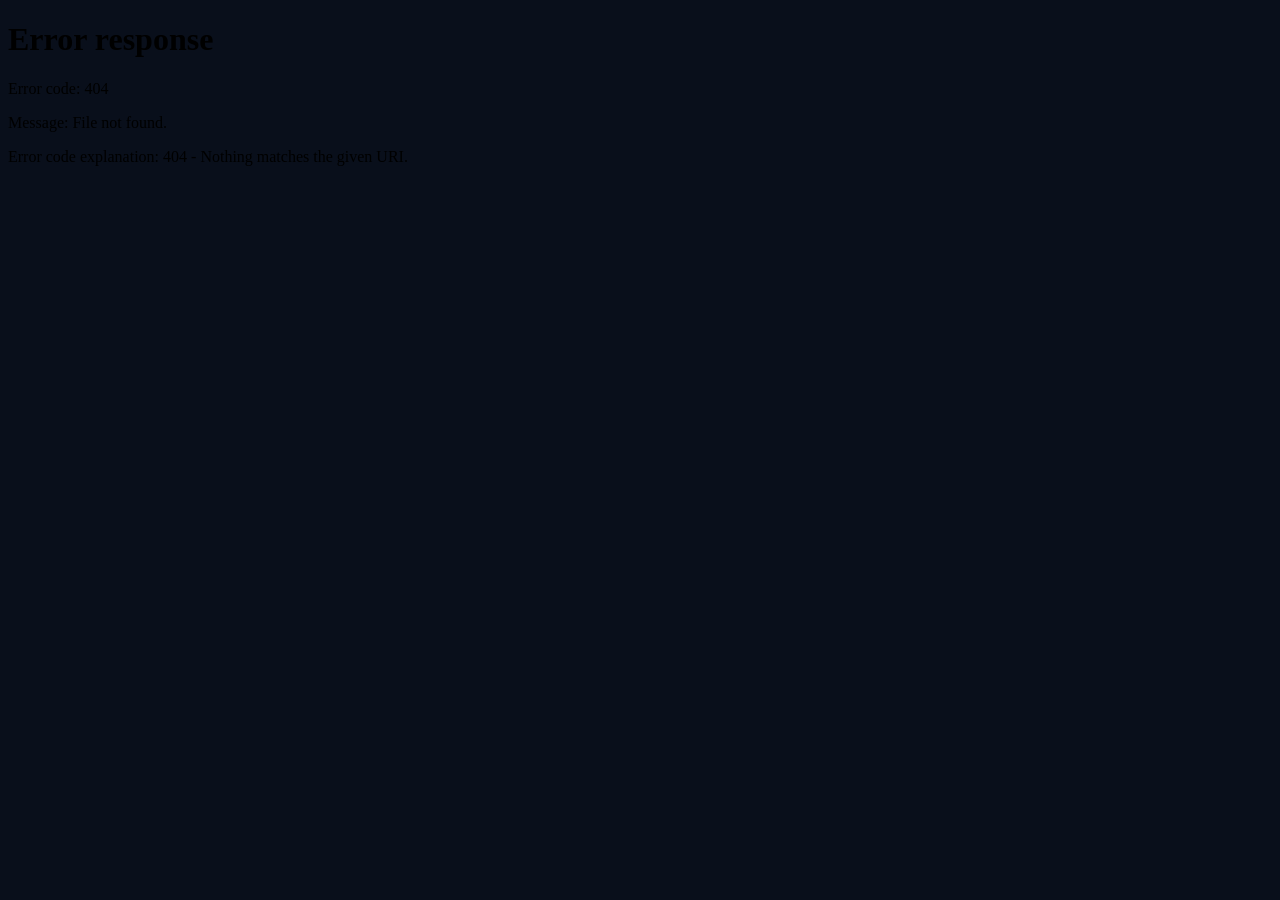
==== smart-money-v2/index.html @ 4784f896 "Create isolated Smart Money v2 install wrapper" ====
<!doctype html>
<html lang="he" dir="rtl">
<head>
  <meta charset="utf-8">
  <meta name="viewport" content="width=device-width,initial-scale=1,viewport-fit=cover">
  <meta name="theme-color" content="#111827">
  <title>Smart Money</title>
  <link rel="manifest" href="./manifest.json">
  <style>
    html,body{margin:0;width:100%;height:100%;background:#090f1b;overflow:hidden}
    iframe{border:0;width:100%;height:100%;display:block;background:#090f1b}
  </style>
</head>
<body>
  <iframe src="/smart-money/" title="Smart Money" allow="clipboard-read; clipboard-write"></iframe>
  <script>
    if('serviceWorker' in navigator){navigator.serviceWorker.register('./sw.js',{scope:'./'}).catch(console.error)}
  </script>
</body>
</html>
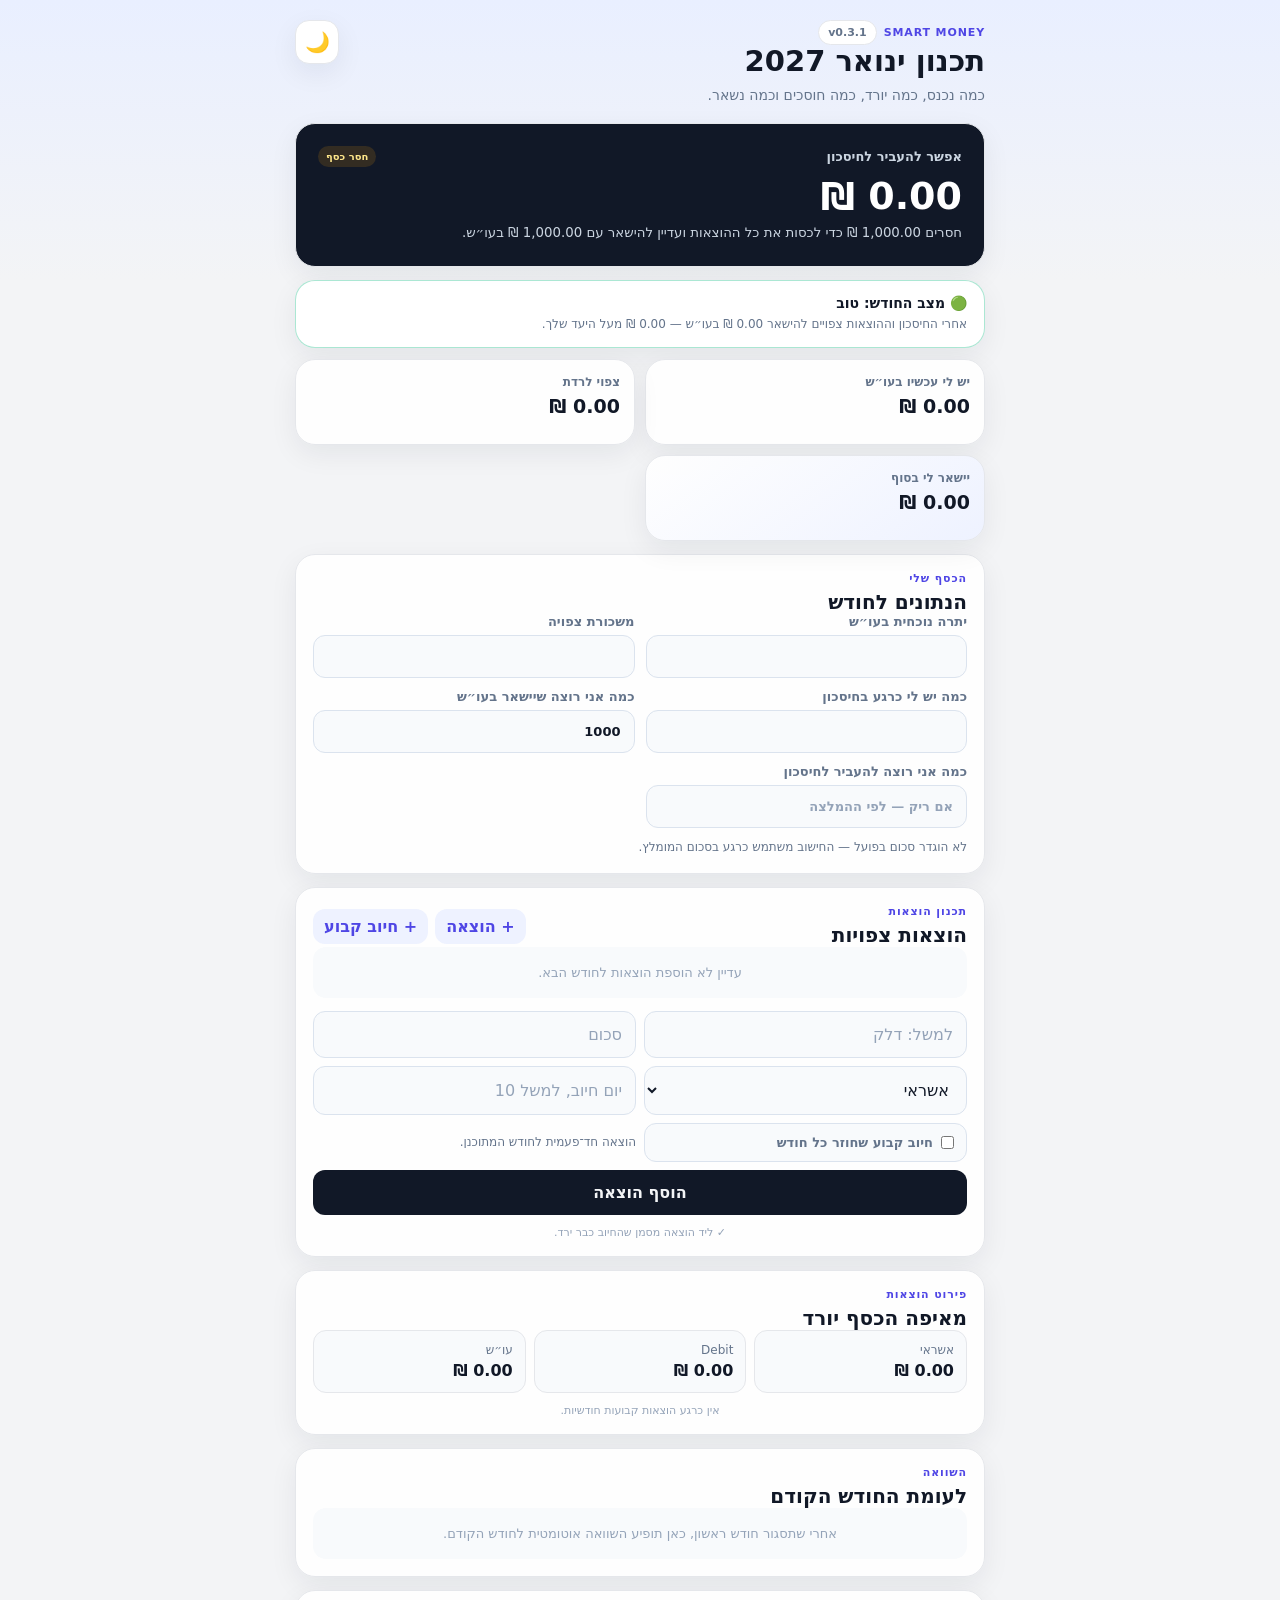
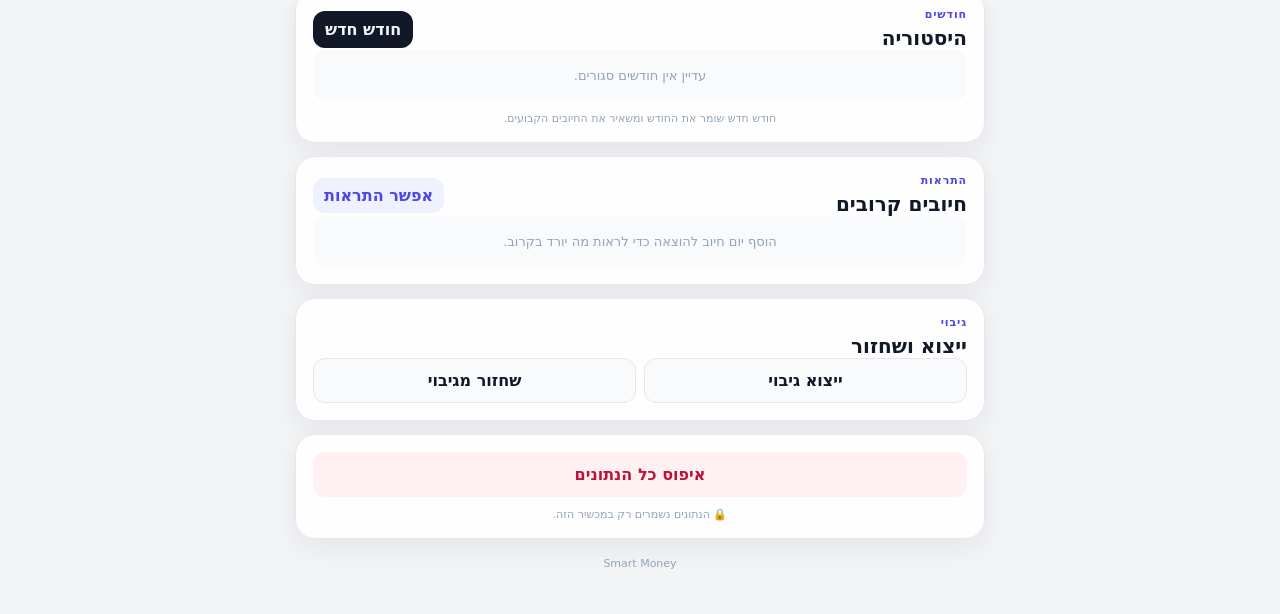
==== commit 305638f1: "Make v2 a real standalone PWA page" ====
--- a/smart-money-v2/index.html
+++ b/smart-money-v2/index.html
@@ -1,20 +1,14 @@
-<!doctype html>
-<html lang="he" dir="rtl">
-<head>
-  <meta charset="utf-8">
-  <meta name="viewport" content="width=device-width,initial-scale=1,viewport-fit=cover">
-  <meta name="theme-color" content="#111827">
-  <title>Smart Money</title>
-  <link rel="manifest" href="./manifest.json">
-  <style>
-    html,body{margin:0;width:100%;height:100%;background:#090f1b;overflow:hidden}
-    iframe{border:0;width:100%;height:100%;display:block;background:#090f1b}
-  </style>
-</head>
-<body>
-  <iframe src="/smart-money/" title="Smart Money" allow="clipboard-read; clipboard-write"></iframe>
-  <script>
-    if('serviceWorker' in navigator){navigator.serviceWorker.register('./sw.js',{scope:'./'}).catch(console.error)}
-  </script>
-</body>
-</html>+<!DOCTYPE html>
+<html lang="he" dir="rtl"><head><meta charset="UTF-8"><meta name="viewport" content="width=device-width,initial-scale=1,viewport-fit=cover"><meta name="theme-color" content="#111827" id="themeColorMeta"><title>Smart Money</title><link rel="manifest" href="./manifest.json"><link rel="stylesheet" href="../style.css"></head><body><main class="app-shell">
+<header class="topbar"><div><div class="brand-line"><p class="eyebrow">SMART MONEY</p><button id="versionBtn" class="version-btn" type="button">v0.3.1</button></div><h1 id="monthTitle">תכנון חודש הבא</h1><p class="sub">כמה נכנס, כמה יורד, כמה חוסכים וכמה נשאר.</p></div><button id="themeBtn" class="icon-btn" type="button">🌙</button></header>
+<section class="hero panel" id="heroCard"><div class="hero-label"><span>אפשר להעביר לחיסכון</span><span id="planStatus" class="status-pill">ממתין לנתונים</span></div><strong id="savingResult">₪0</strong><small id="savingMessage">הזן את הנתונים שלך למטה</small></section><section id="monthlyHealth" class="panel monthly-health"></section>
+<section class="summary-grid simple-summary"><article class="card"><span>יש לי עכשיו בעו״ש</span><strong id="availableTotal">₪0</strong></article><article class="card"><span>צפוי לרדת</span><strong id="expensesTotal">₪0</strong></article><article class="card accent-card"><span>יישאר לי בסוף</span><strong id="simpleFinalBank">₪0</strong></article></section>
+<div class="hidden"><strong id="currentSavingsTotal">₪0</strong><strong id="projectedSavingsTotal">₪0</strong><strong id="recommendedSavingTotal">₪0</strong><strong id="actualSavingTotal">₪0</strong></div>
+<section class="panel"><div class="section-head"><div><p class="eyebrow">הכסף שלי</p><h2>הנתונים לחודש</h2></div></div><div class="form-grid"><label>יתרה נוכחית בעו״ש<input id="currentBalance" type="number" min="0" step="0.01" inputmode="decimal"></label><label>משכורת צפויה<input id="salary" type="number" min="0" step="0.01" inputmode="decimal"></label><label>כמה יש לי כרגע בחיסכון<input id="currentSavings" type="number" min="0" step="0.01" inputmode="decimal"></label><label>כמה אני רוצה שיישאר בעו״ש<input id="targetBalance" type="number" min="0" step="0.01" inputmode="decimal"></label><label>כמה אני רוצה להעביר לחיסכון<input id="actualSaving" type="number" min="0" step="0.01" inputmode="decimal" placeholder="אם ריק — לפי ההמלצה"></label></div><div id="actualSavingHint" class="inline-note"></div></section>
+<section class="panel"><div class="section-head"><div><p class="eyebrow">תכנון הוצאות</p><h2>הוצאות צפויות</h2></div><div class="head-actions"><button id="addExpenseBtn" class="small-btn" type="button">+ הוצאה</button><button id="addRecurringBtn" class="small-btn recurring-action" type="button">+ חיוב קבוע</button></div></div><div id="expenseList" class="expense-list"></div><div class="expense-form"><input id="expenseName" placeholder="למשל: דלק"><input id="expenseAmount" type="number" min="0" step="0.01" inputmode="decimal" placeholder="סכום"><select id="expenseMethod"><option value="credit">אשראי</option><option value="debit">Debit</option><option value="bank">עו״ש / הוראת קבע</option></select><input id="expenseDay" type="number" min="1" max="31" inputmode="numeric" placeholder="יום חיוב, למשל 10"><label class="check-label"><input id="expenseRecurring" type="checkbox"><span>חיוב קבוע שחוזר כל חודש</span></label><div id="expenseModeHint" class="inline-note">הוצאה חד־פעמית לחודש המתוכנן.</div><button id="saveExpenseBtn" class="primary-btn" type="button">הוסף הוצאה</button><button id="cancelEditBtn" class="secondary-btn hidden" type="button">בטל עריכה</button></div><p class="privacy">✓ ליד הוצאה מסמן שהחיוב כבר ירד.</p></section>
+<section class="panel"><div class="section-head"><div><p class="eyebrow">פירוט הוצאות</p><h2>מאיפה הכסף יורד</h2></div></div><div class="breakdown"><div><span>אשראי</span><strong id="creditTotal">₪0</strong></div><div><span>Debit</span><strong id="debitTotal">₪0</strong></div><div><span>עו״ש</span><strong id="bankTotal">₪0</strong></div></div><p class="privacy" id="recurringTotalText"></p></section>
+<section class="panel"><div class="section-head"><div><p class="eyebrow">השוואה</p><h2>לעומת החודש הקודם</h2></div></div><div id="monthlyComparison" class="comparison-list"></div></section>
+<section class="panel"><div class="section-head"><div><p class="eyebrow">חודשים</p><h2>היסטוריה</h2></div><button id="newMonthBtn" class="primary-inline" type="button">חודש חדש</button></div><div id="historyList" class="history-list"></div><p class="privacy">חודש חדש שומר את החודש ומשאיר את החיובים הקבועים.</p></section>
+<section class="panel"><div class="section-head"><div><p class="eyebrow">התראות</p><h2>חיובים קרובים</h2></div><button id="notificationBtn" class="small-btn" type="button">אפשר התראות</button></div><div id="upcomingList" class="upcoming-list"></div></section>
+<section class="panel"><div class="section-head"><div><p class="eyebrow">גיבוי</p><h2>ייצוא ושחזור</h2></div></div><div class="action-grid"><button id="exportBtn" class="secondary-btn" type="button">ייצוא גיבוי</button><button id="importBtn" class="secondary-btn" type="button">שחזור מגיבוי</button><input id="importFile" type="file" accept="application/json,.json" class="hidden"></div></section><section class="panel utility-panel"><button id="resetBtn" class="danger-btn" type="button">איפוס כל הנתונים</button><p class="privacy">🔒 הנתונים נשמרים רק במכשיר הזה.</p></section><footer class="app-footer"><span>Smart Money</span></footer>
+</main><script src="../app.js"></script><script src="../recurring-fix.js"></script><script src="../v030-features.js"></script><script>function updateSimpleBank(){try{const s=JSON.parse(localStorage.getItem('smartMoneyMonthlyV2'))||{};const exp=(s.expenses||[]).reduce((a,e)=>a+(Number(e.amount)||0),0);const available=(Number(s.currentBalance)||0)+(Number(s.salary)||0);const target=Number(s.targetBalance)||0;const recommended=Math.max(0,available-exp-target);const saving=s.actualSaving==null?recommended:Number(s.actualSaving)||0;const final=available-exp-saving;document.getElementById('availableTotal').textContent=new Intl.NumberFormat('he-IL',{style:'currency',currency:'ILS',maximumFractionDigits:2}).format(available);document.getElementById('simpleFinalBank').textContent=new Intl.NumberFormat('he-IL',{style:'currency',currency:'ILS',maximumFractionDigits:2}).format(final)}catch{}}document.addEventListener('DOMContentLoaded',()=>setTimeout(updateSimpleBank,120));document.addEventListener('input',()=>setTimeout(updateSimpleBank,50));document.addEventListener('change',()=>setTimeout(updateSimpleBank,50));</script></body></html>
--- a/style.css
+++ b/style.css
@@ -0,0 +1 @@
+:root{font-family:Inter,system-ui,-apple-system,BlinkMacSystemFont,"Segoe UI",sans-serif;--bg:#f3f4f6;--bgTop:#e9efff;--surface:rgba(255,255,255,.94);--surfaceSolid:#fff;--text:#111827;--muted:#64748b;--soft:#94a3b8;--line:#e5e7eb;--field:#f8fafc;--fieldBorder:#dbe3ee;--accent:#4f46e5;--accentSoft:#eef2ff;--hero:#111827;--heroText:#fff;--shadow:0 9px 28px rgba(15,23,42,.065);--dangerBg:#fff1f2;--dangerText:#be123c;color:var(--text);background:var(--bg)}:root[data-theme="dark"]{--bg:#090f1b;--bgTop:#10192a;--surface:rgba(17,24,39,.96);--surfaceSolid:#111827;--text:#f8fafc;--muted:#aab6c8;--soft:#7f8da3;--line:#263244;--field:#0d1624;--fieldBorder:#2b384b;--accent:#8b87ff;--accentSoft:#1e2542;--hero:#050914;--heroText:#fff;--shadow:0 12px 34px rgba(0,0,0,.28);--dangerBg:#2a1118;--dangerText:#fda4af}*{box-sizing:border-box}body{margin:0;min-height:100vh;background:linear-gradient(180deg,var(--bgTop) 0,var(--bg) 280px,var(--bg) 100%);color:var(--text)}.app-shell{max-width:720px;margin:auto;padding:calc(20px + env(safe-area-inset-top)) 15px calc(40px + env(safe-area-inset-bottom))}.topbar,.section-head{display:flex;justify-content:space-between;align-items:center;gap:12px}.topbar{align-items:flex-start;margin-bottom:16px}.brand-line,.head-actions{display:flex;align-items:center;gap:7px;flex-wrap:wrap}.eyebrow{margin:0 0 5px;color:var(--accent);font-size:11px;font-weight:900;letter-spacing:.08em}.brand-line .eyebrow{margin:0}.sub{color:var(--muted);margin:7px 0 0;font-size:14px;line-height:1.55}h1,h2{margin:0}h1{font-size:29px;line-height:1.15}h2{font-size:20px}.icon-btn{border:1px solid var(--line);background:var(--surfaceSolid);color:var(--text);border-radius:14px;width:44px;height:44px;display:grid;place-items:center;font-size:20px;box-shadow:var(--shadow)}.panel,.card{background:var(--surface);border:1px solid var(--line);box-shadow:var(--shadow);border-radius:20px}.panel{padding:17px;margin-top:13px}.hero{background:var(--hero);color:var(--heroText);padding:22px;overflow:hidden}.hero-label{display:flex;justify-content:space-between;align-items:center;gap:10px}.hero span{font-size:13px;color:#cbd5e1;font-weight:700}.status-pill{padding:5px 8px;border-radius:999px;background:rgba(255,255,255,.09);font-size:10px!important}.hero-good .status-pill{color:#a7f3d0;background:rgba(16,185,129,.14)}.hero-warn .status-pill{color:#fde68a;background:rgba(245,158,11,.15)}.hero strong{display:block;font-size:38px;margin:7px 0 4px}.hero small{color:#cbd5e1;line-height:1.55}.summary-grid{display:grid;grid-template-columns:1fr 1fr;gap:10px;margin-top:11px}.card{padding:14px;min-height:86px}.card span{display:block;color:var(--muted);font-size:12px;font-weight:700;line-height:1.35}.card strong{display:block;font-size:19px;margin-top:5px}.accent-card{background:linear-gradient(145deg,var(--surface),var(--accentSoft))}.form-grid{display:grid;grid-template-columns:1fr;gap:11px}label{font-size:13px;color:var(--muted);font-weight:750}input,select{width:100%;margin-top:6px;border:1px solid var(--fieldBorder);border-radius:12px;background:var(--field);padding:13px;font:inherit;color:var(--text);outline:none}input::placeholder{color:var(--soft)}input:focus,select:focus{border-color:var(--accent)}button{font:inherit;cursor:pointer}.primary-btn,.small-btn,.danger-btn,.secondary-btn,.primary-inline{border:0;border-radius:12px;font-weight:800}.primary-btn{background:var(--text);color:var(--bg);padding:13px}.primary-inline{background:var(--text);color:var(--bg);padding:9px 12px}.small-btn{background:var(--accentSoft);color:var(--accent);padding:8px 11px}.secondary-btn{background:var(--field);color:var(--text);border:1px solid var(--line);padding:12px}.danger-btn{width:100%;background:var(--dangerBg);color:var(--dangerText);padding:13px}.expense-form{display:grid;grid-template-columns:1fr 1fr;gap:8px;margin-top:13px}.expense-form select,.expense-form input{margin:0}.expense-form .primary-btn,.expense-form .secondary-btn{grid-column:1/-1}.check-label{display:flex;align-items:center;gap:8px;background:var(--field);border:1px solid var(--fieldBorder);border-radius:12px;padding:11px 12px}.check-label input{width:auto;margin:0}.expense-list{display:flex;flex-direction:column}.expense-row,.upcoming-row{display:flex;align-items:center;justify-content:space-between;gap:10px;padding:12px 2px;border-bottom:1px solid var(--line)}.expense-row>div:first-child strong,.expense-row small,.upcoming-row small{display:block}.expense-row small,.upcoming-row small{font-size:12px;color:var(--soft);margin-top:5px}.mini-badge{display:inline-block!important;background:var(--field);border:1px solid var(--line);padding:3px 7px;border-radius:999px;margin-left:5px;color:var(--muted)}.mini-badge.recurring{background:var(--accentSoft);color:var(--accent);border-color:transparent}.expense-side{display:flex;align-items:center;gap:7px}.expense-side button{border:0;background:var(--field);color:var(--muted);width:30px;height:30px;border-radius:50%;font-size:16px}.complete-btn{font-weight:900!important}.expense-completed{opacity:.58}.expense-completed>div:first-child>strong{text-decoration:line-through}.empty{color:var(--soft);background:var(--field);padding:18px;border-radius:13px;font-size:13px;text-align:center}.breakdown{display:grid;grid-template-columns:repeat(3,1fr);gap:8px}.breakdown div{background:var(--field);border:1px solid var(--line);border-radius:13px;padding:12px}.breakdown span{display:block;color:var(--muted);font-size:12px}.breakdown strong{display:block;margin-top:4px}.inline-note{margin-top:10px;color:var(--muted);font-size:12px;line-height:1.5}.history-list,.upcoming-list{display:flex;flex-direction:column;gap:8px}.history-item{background:var(--field);border:1px solid var(--line);border-radius:14px;padding:11px}.history-item summary{display:flex;justify-content:space-between;gap:10px;cursor:pointer}.history-details{display:grid;grid-template-columns:1fr 1fr;gap:7px;margin-top:10px;color:var(--muted);font-size:12px}.action-grid{display:grid;grid-template-columns:1fr 1fr;gap:8px}.privacy{text-align:center;color:var(--soft);font-size:11px;margin:11px 0 0}.app-footer{display:flex;align-items:center;justify-content:center;gap:8px;margin:18px 0 4px;color:var(--soft);font-size:11px}.version-btn{border:1px solid var(--line);background:var(--surfaceSolid);color:var(--muted);padding:5px 9px;border-radius:999px;font-size:11px;font-weight:800}.monthly-health{display:flex;flex-direction:column;gap:5px;padding:14px 17px}.monthly-health strong{font-size:14px}.monthly-health span{font-size:12px;color:var(--muted);line-height:1.45}.health-good{border-color:rgba(16,185,129,.35)}.health-warn{border-color:rgba(245,158,11,.45)}.health-bad{border-color:rgba(244,63,94,.4)}.comparison-list{display:flex;flex-direction:column}.compare-row{display:flex;justify-content:space-between;gap:12px;padding:11px 2px;border-bottom:1px solid var(--line);font-size:13px}.compare-row:last-child{border-bottom:0}.compare-row span{color:var(--muted)}.compare-good{color:#059669}.compare-bad{color:#e11d48}.hidden{display:none!important}@media(min-width:600px){.form-grid{grid-template-columns:repeat(2,1fr)}}@media(max-width:370px){.summary-grid,.breakdown,.action-grid{grid-template-columns:1fr}.expense-form{grid-template-columns:1fr}.expense-form .primary-btn,.expense-form .secondary-btn{grid-column:auto}.hero-label{align-items:flex-start;flex-direction:column}.hero strong{font-size:34px}.history-details{grid-template-columns:1fr}}
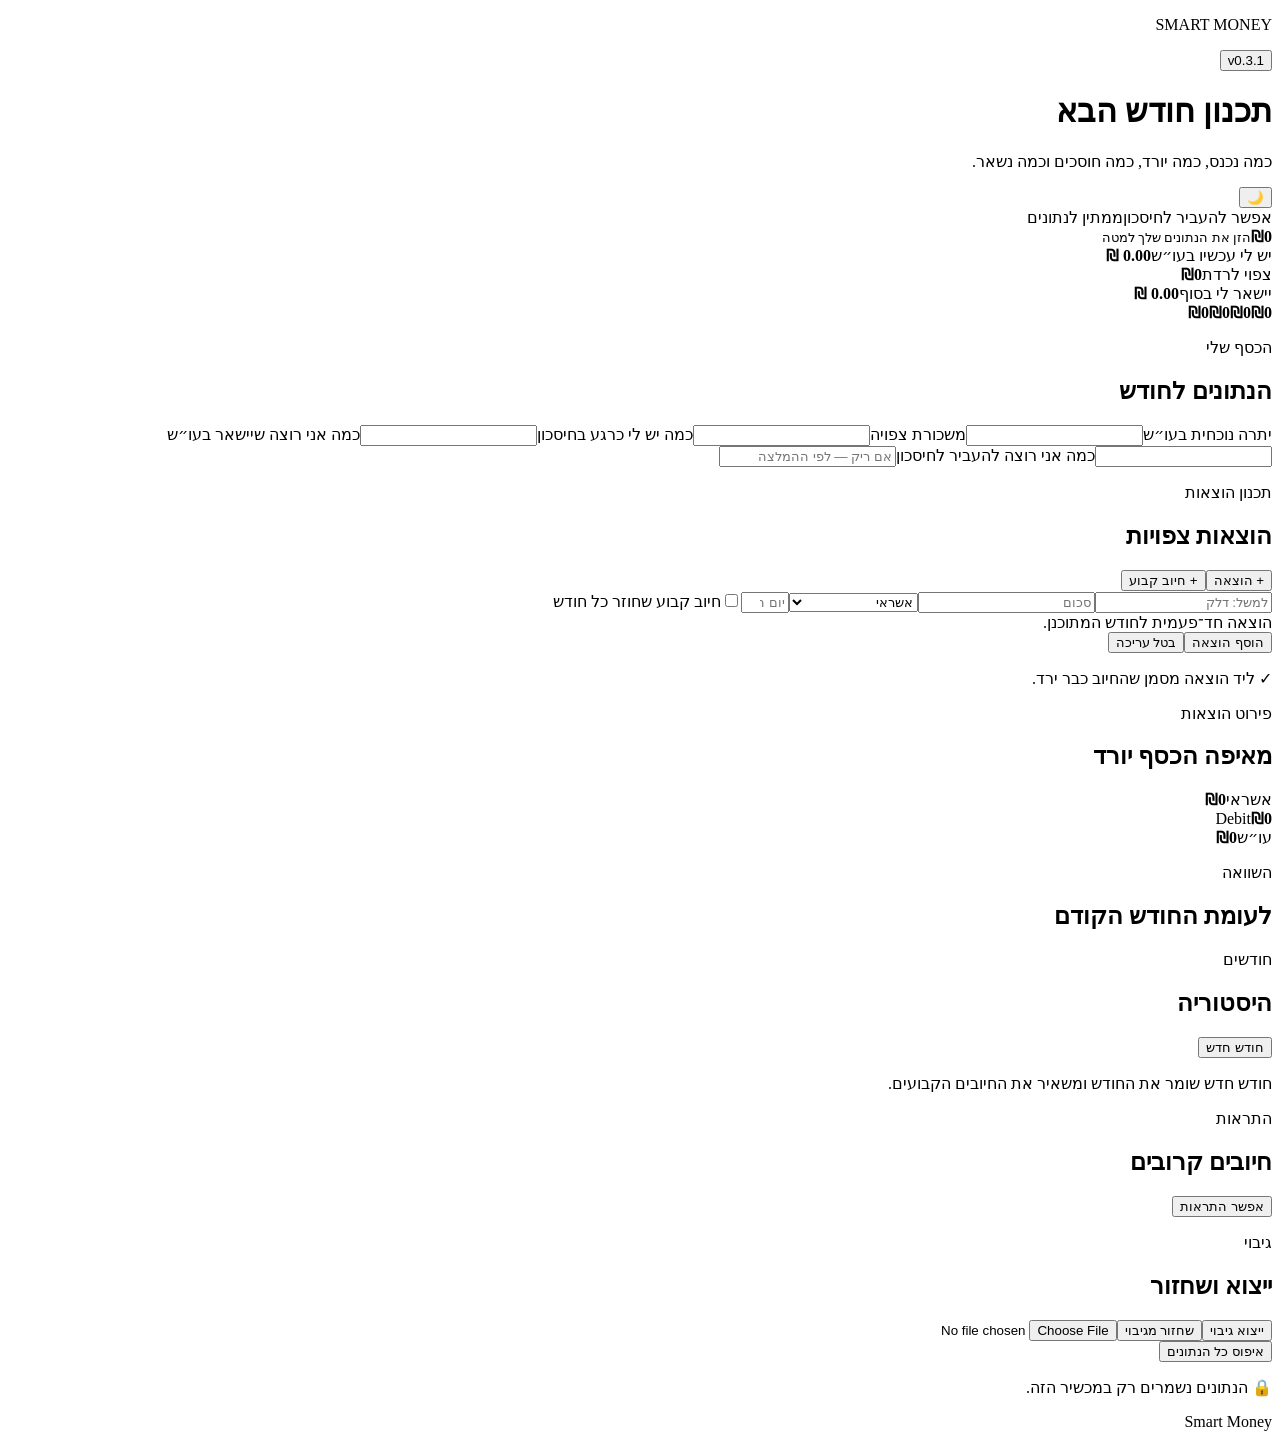
==== commit cdbb85cb: "Make v2 a real standalone app" ====
--- a/smart-money-v2/index.html
+++ b/smart-money-v2/index.html
@@ -1,5 +1,5 @@
 <!DOCTYPE html>
-<html lang="he" dir="rtl"><head><meta charset="UTF-8"><meta name="viewport" content="width=device-width,initial-scale=1,viewport-fit=cover"><meta name="theme-color" content="#111827" id="themeColorMeta"><title>Smart Money</title><link rel="manifest" href="./manifest.json"><link rel="stylesheet" href="../style.css"></head><body><main class="app-shell">
+<html lang="he" dir="rtl"><head><meta charset="UTF-8"><meta name="viewport" content="width=device-width,initial-scale=1,viewport-fit=cover"><meta name="theme-color" content="#111827" id="themeColorMeta"><title>Smart Money</title><link rel="manifest" href="manifest.json"><link rel="stylesheet" href="style.css"></head><body><main class="app-shell">
 <header class="topbar"><div><div class="brand-line"><p class="eyebrow">SMART MONEY</p><button id="versionBtn" class="version-btn" type="button">v0.3.1</button></div><h1 id="monthTitle">תכנון חודש הבא</h1><p class="sub">כמה נכנס, כמה יורד, כמה חוסכים וכמה נשאר.</p></div><button id="themeBtn" class="icon-btn" type="button">🌙</button></header>
 <section class="hero panel" id="heroCard"><div class="hero-label"><span>אפשר להעביר לחיסכון</span><span id="planStatus" class="status-pill">ממתין לנתונים</span></div><strong id="savingResult">₪0</strong><small id="savingMessage">הזן את הנתונים שלך למטה</small></section><section id="monthlyHealth" class="panel monthly-health"></section>
 <section class="summary-grid simple-summary"><article class="card"><span>יש לי עכשיו בעו״ש</span><strong id="availableTotal">₪0</strong></article><article class="card"><span>צפוי לרדת</span><strong id="expensesTotal">₪0</strong></article><article class="card accent-card"><span>יישאר לי בסוף</span><strong id="simpleFinalBank">₪0</strong></article></section>
@@ -11,4 +11,4 @@
 <section class="panel"><div class="section-head"><div><p class="eyebrow">חודשים</p><h2>היסטוריה</h2></div><button id="newMonthBtn" class="primary-inline" type="button">חודש חדש</button></div><div id="historyList" class="history-list"></div><p class="privacy">חודש חדש שומר את החודש ומשאיר את החיובים הקבועים.</p></section>
 <section class="panel"><div class="section-head"><div><p class="eyebrow">התראות</p><h2>חיובים קרובים</h2></div><button id="notificationBtn" class="small-btn" type="button">אפשר התראות</button></div><div id="upcomingList" class="upcoming-list"></div></section>
 <section class="panel"><div class="section-head"><div><p class="eyebrow">גיבוי</p><h2>ייצוא ושחזור</h2></div></div><div class="action-grid"><button id="exportBtn" class="secondary-btn" type="button">ייצוא גיבוי</button><button id="importBtn" class="secondary-btn" type="button">שחזור מגיבוי</button><input id="importFile" type="file" accept="application/json,.json" class="hidden"></div></section><section class="panel utility-panel"><button id="resetBtn" class="danger-btn" type="button">איפוס כל הנתונים</button><p class="privacy">🔒 הנתונים נשמרים רק במכשיר הזה.</p></section><footer class="app-footer"><span>Smart Money</span></footer>
-</main><script src="../app.js"></script><script src="../recurring-fix.js"></script><script src="../v030-features.js"></script><script>function updateSimpleBank(){try{const s=JSON.parse(localStorage.getItem('smartMoneyMonthlyV2'))||{};const exp=(s.expenses||[]).reduce((a,e)=>a+(Number(e.amount)||0),0);const available=(Number(s.currentBalance)||0)+(Number(s.salary)||0);const target=Number(s.targetBalance)||0;const recommended=Math.max(0,available-exp-target);const saving=s.actualSaving==null?recommended:Number(s.actualSaving)||0;const final=available-exp-saving;document.getElementById('availableTotal').textContent=new Intl.NumberFormat('he-IL',{style:'currency',currency:'ILS',maximumFractionDigits:2}).format(available);document.getElementById('simpleFinalBank').textContent=new Intl.NumberFormat('he-IL',{style:'currency',currency:'ILS',maximumFractionDigits:2}).format(final)}catch{}}document.addEventListener('DOMContentLoaded',()=>setTimeout(updateSimpleBank,120));document.addEventListener('input',()=>setTimeout(updateSimpleBank,50));document.addEventListener('change',()=>setTimeout(updateSimpleBank,50));</script></body></html>+</main><script src="app.js"></script><script src="recurring-fix.js"></script><script src="v030-features.js"></script><script>function updateSimpleBank(){try{const s=JSON.parse(localStorage.getItem('smartMoneyMonthlyV2'))||{};const exp=(s.expenses||[]).reduce((a,e)=>a+(Number(e.amount)||0),0);const available=(Number(s.currentBalance)||0)+(Number(s.salary)||0);const target=Number(s.targetBalance)||0;const recommended=Math.max(0,available-exp-target);const saving=s.actualSaving==null?recommended:Number(s.actualSaving)||0;const final=available-exp-saving;document.getElementById('availableTotal').textContent=new Intl.NumberFormat('he-IL',{style:'currency',currency:'ILS',maximumFractionDigits:2}).format(available);document.getElementById('simpleFinalBank').textContent=new Intl.NumberFormat('he-IL',{style:'currency',currency:'ILS',maximumFractionDigits:2}).format(final)}catch{}}document.addEventListener('DOMContentLoaded',()=>setTimeout(updateSimpleBank,120));document.addEventListener('input',()=>setTimeout(updateSimpleBank,50));document.addEventListener('change',()=>setTimeout(updateSimpleBank,50));if('serviceWorker' in navigator){navigator.serviceWorker.register('./sw.js').catch(console.error)}</script></body></html>
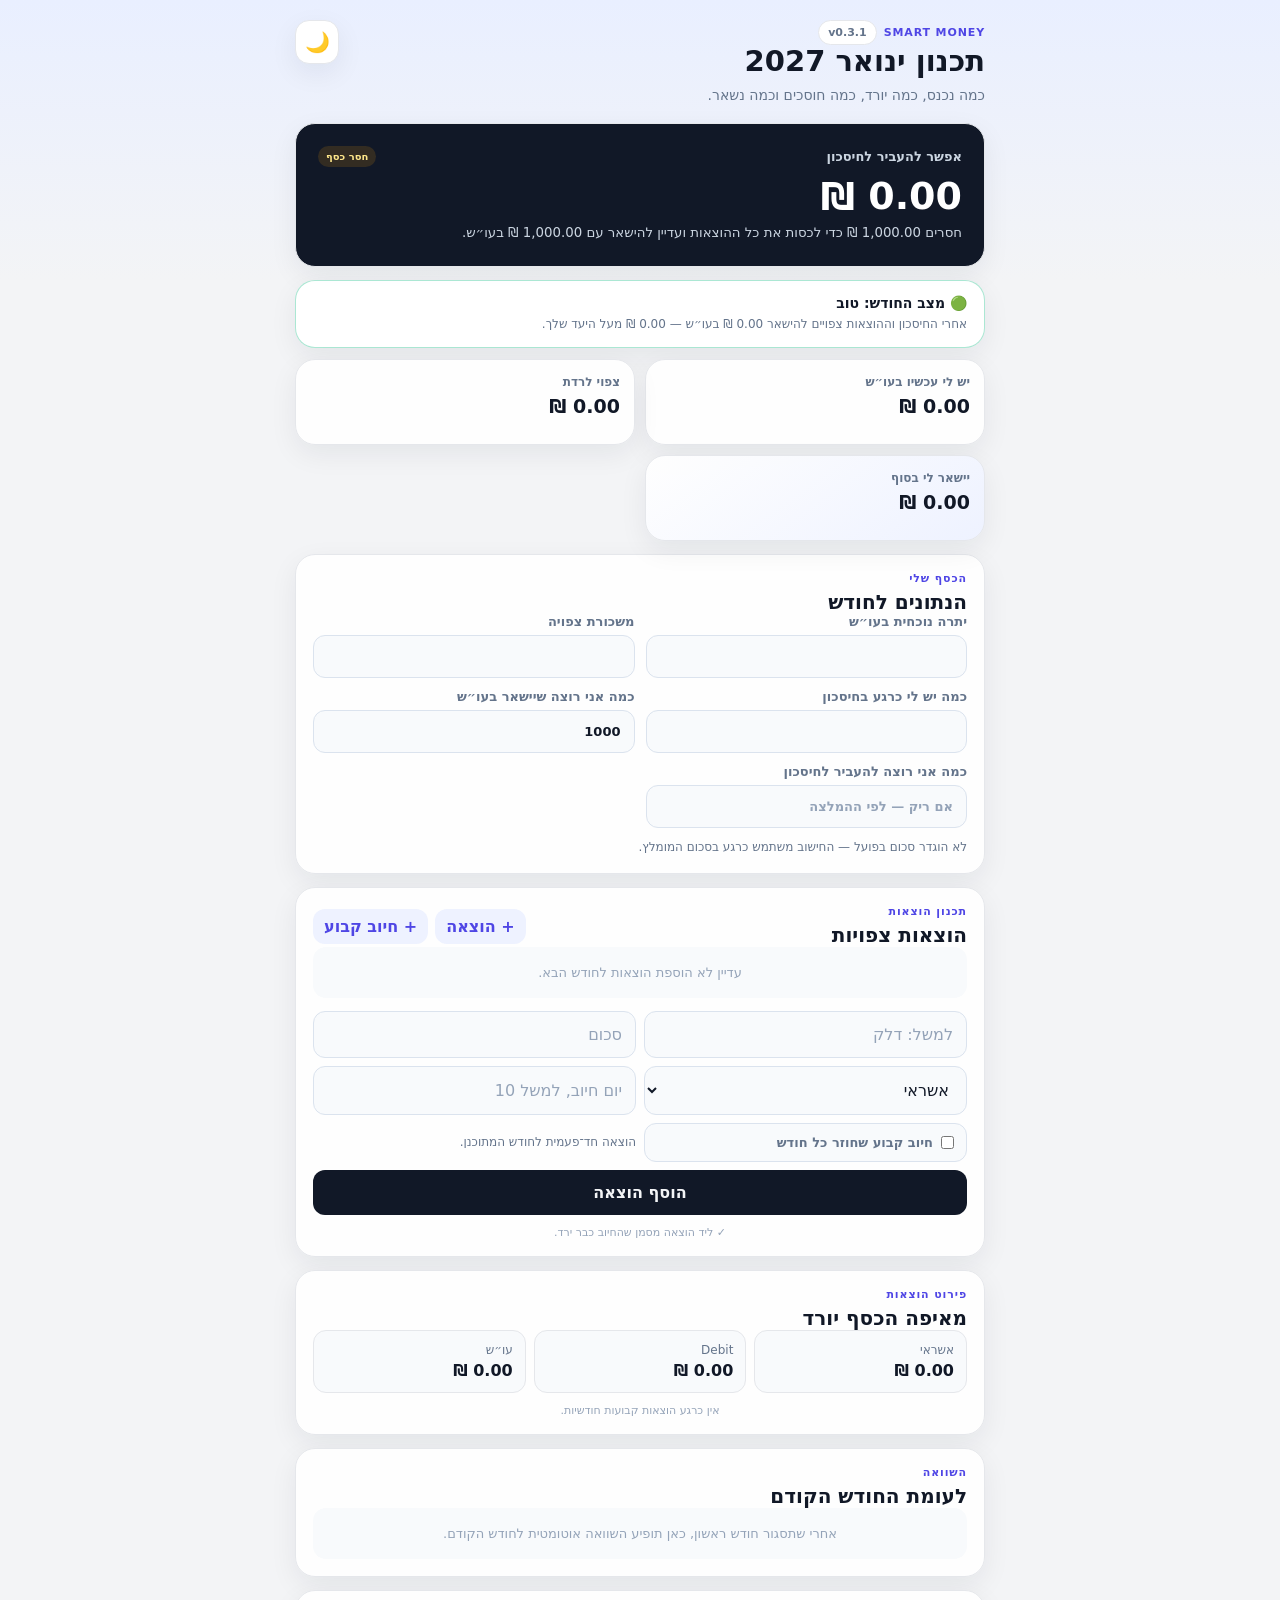
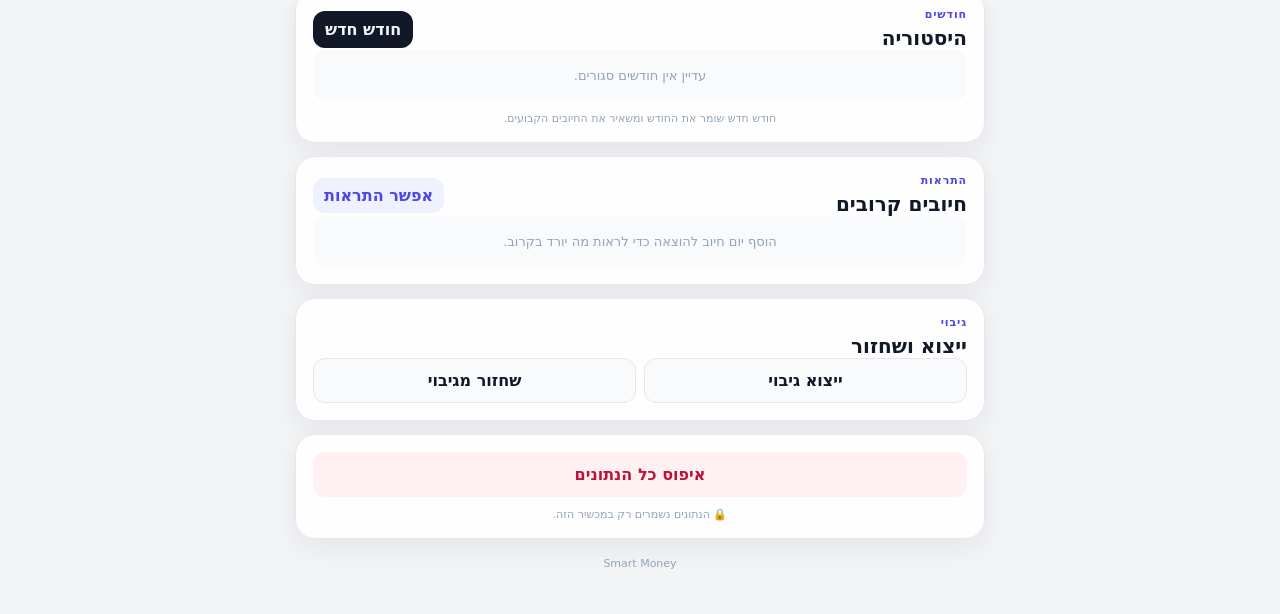
==== commit 93567c59: "Point v2 to shared app scripts" ====
--- a/smart-money-v2/index.html
+++ b/smart-money-v2/index.html
@@ -11,4 +11,4 @@
 <section class="panel"><div class="section-head"><div><p class="eyebrow">חודשים</p><h2>היסטוריה</h2></div><button id="newMonthBtn" class="primary-inline" type="button">חודש חדש</button></div><div id="historyList" class="history-list"></div><p class="privacy">חודש חדש שומר את החודש ומשאיר את החיובים הקבועים.</p></section>
 <section class="panel"><div class="section-head"><div><p class="eyebrow">התראות</p><h2>חיובים קרובים</h2></div><button id="notificationBtn" class="small-btn" type="button">אפשר התראות</button></div><div id="upcomingList" class="upcoming-list"></div></section>
 <section class="panel"><div class="section-head"><div><p class="eyebrow">גיבוי</p><h2>ייצוא ושחזור</h2></div></div><div class="action-grid"><button id="exportBtn" class="secondary-btn" type="button">ייצוא גיבוי</button><button id="importBtn" class="secondary-btn" type="button">שחזור מגיבוי</button><input id="importFile" type="file" accept="application/json,.json" class="hidden"></div></section><section class="panel utility-panel"><button id="resetBtn" class="danger-btn" type="button">איפוס כל הנתונים</button><p class="privacy">🔒 הנתונים נשמרים רק במכשיר הזה.</p></section><footer class="app-footer"><span>Smart Money</span></footer>
-</main><script src="app.js"></script><script src="recurring-fix.js"></script><script src="v030-features.js"></script><script>function updateSimpleBank(){try{const s=JSON.parse(localStorage.getItem('smartMoneyMonthlyV2'))||{};const exp=(s.expenses||[]).reduce((a,e)=>a+(Number(e.amount)||0),0);const available=(Number(s.currentBalance)||0)+(Number(s.salary)||0);const target=Number(s.targetBalance)||0;const recommended=Math.max(0,available-exp-target);const saving=s.actualSaving==null?recommended:Number(s.actualSaving)||0;const final=available-exp-saving;document.getElementById('availableTotal').textContent=new Intl.NumberFormat('he-IL',{style:'currency',currency:'ILS',maximumFractionDigits:2}).format(available);document.getElementById('simpleFinalBank').textContent=new Intl.NumberFormat('he-IL',{style:'currency',currency:'ILS',maximumFractionDigits:2}).format(final)}catch{}}document.addEventListener('DOMContentLoaded',()=>setTimeout(updateSimpleBank,120));document.addEventListener('input',()=>setTimeout(updateSimpleBank,50));document.addEventListener('change',()=>setTimeout(updateSimpleBank,50));if('serviceWorker' in navigator){navigator.serviceWorker.register('./sw.js').catch(console.error)}</script></body></html>+</main><script src="../app.js"></script><script src="../recurring-fix.js"></script><script src="../v030-features.js"></script><script>function updateSimpleBank(){try{const s=JSON.parse(localStorage.getItem('smartMoneyMonthlyV2'))||{};const exp=(s.expenses||[]).reduce((a,e)=>a+(Number(e.amount)||0),0);const available=(Number(s.currentBalance)||0)+(Number(s.salary)||0);const target=Number(s.targetBalance)||0;const recommended=Math.max(0,available-exp-target);const saving=s.actualSaving==null?recommended:Number(s.actualSaving)||0;const final=available-exp-saving;document.getElementById('availableTotal').textContent=new Intl.NumberFormat('he-IL',{style:'currency',currency:'ILS',maximumFractionDigits:2}).format(available);document.getElementById('simpleFinalBank').textContent=new Intl.NumberFormat('he-IL',{style:'currency',currency:'ILS',maximumFractionDigits:2}).format(final)}catch{}}document.addEventListener('DOMContentLoaded',()=>setTimeout(updateSimpleBank,120));document.addEventListener('input',()=>setTimeout(updateSimpleBank,50));document.addEventListener('change',()=>setTimeout(updateSimpleBank,50));if('serviceWorker' in navigator){navigator.serviceWorker.register('./sw.js',{scope:'./'}).catch(console.error)}</script></body></html>
--- a/smart-money-v2/style.css
+++ b/smart-money-v2/style.css
@@ -0,0 +1 @@
+:root{font-family:Inter,system-ui,-apple-system,BlinkMacSystemFont,"Segoe UI",sans-serif;--bg:#f3f4f6;--bgTop:#e9efff;--surface:rgba(255,255,255,.94);--surfaceSolid:#fff;--text:#111827;--muted:#64748b;--soft:#94a3b8;--line:#e5e7eb;--field:#f8fafc;--fieldBorder:#dbe3ee;--accent:#4f46e5;--accentSoft:#eef2ff;--hero:#111827;--heroText:#fff;--shadow:0 9px 28px rgba(15,23,42,.065);--dangerBg:#fff1f2;--dangerText:#be123c;color:var(--text);background:var(--bg)}:root[data-theme="dark"]{--bg:#090f1b;--bgTop:#10192a;--surface:rgba(17,24,39,.96);--surfaceSolid:#111827;--text:#f8fafc;--muted:#aab6c8;--soft:#7f8da3;--line:#263244;--field:#0d1624;--fieldBorder:#2b384b;--accent:#8b87ff;--accentSoft:#1e2542;--hero:#050914;--heroText:#fff;--shadow:0 12px 34px rgba(0,0,0,.28);--dangerBg:#2a1118;--dangerText:#fda4af}*{box-sizing:border-box}body{margin:0;min-height:100vh;background:linear-gradient(180deg,var(--bgTop) 0,var(--bg) 280px,var(--bg) 100%);color:var(--text)}.app-shell{max-width:720px;margin:auto;padding:calc(20px + env(safe-area-inset-top)) 15px calc(40px + env(safe-area-inset-bottom))}.topbar,.section-head{display:flex;justify-content:space-between;align-items:center;gap:12px}.topbar{align-items:flex-start;margin-bottom:16px}.brand-line,.head-actions{display:flex;align-items:center;gap:7px;flex-wrap:wrap}.eyebrow{margin:0 0 5px;color:var(--accent);font-size:11px;font-weight:900;letter-spacing:.08em}.brand-line .eyebrow{margin:0}.sub{color:var(--muted);margin:7px 0 0;font-size:14px;line-height:1.55}h1,h2{margin:0}h1{font-size:29px;line-height:1.15}h2{font-size:20px}.icon-btn{border:1px solid var(--line);background:var(--surfaceSolid);color:var(--text);border-radius:14px;width:44px;height:44px;display:grid;place-items:center;font-size:20px;box-shadow:var(--shadow)}.panel,.card{background:var(--surface);border:1px solid var(--line);box-shadow:var(--shadow);border-radius:20px}.panel{padding:17px;margin-top:13px}.hero{background:var(--hero);color:var(--heroText);padding:22px;overflow:hidden}.hero-label{display:flex;justify-content:space-between;align-items:center;gap:10px}.hero span{font-size:13px;color:#cbd5e1;font-weight:700}.status-pill{padding:5px 8px;border-radius:999px;background:rgba(255,255,255,.09);font-size:10px!important}.hero-good .status-pill{color:#a7f3d0;background:rgba(16,185,129,.14)}.hero-warn .status-pill{color:#fde68a;background:rgba(245,158,11,.15)}.hero strong{display:block;font-size:38px;margin:7px 0 4px}.hero small{color:#cbd5e1;line-height:1.55}.summary-grid{display:grid;grid-template-columns:1fr 1fr;gap:10px;margin-top:11px}.card{padding:14px;min-height:86px}.card span{display:block;color:var(--muted);font-size:12px;font-weight:700;line-height:1.35}.card strong{display:block;font-size:19px;margin-top:5px}.accent-card{background:linear-gradient(145deg,var(--surface),var(--accentSoft))}.form-grid{display:grid;grid-template-columns:1fr;gap:11px}label{font-size:13px;color:var(--muted);font-weight:750}input,select{width:100%;margin-top:6px;border:1px solid var(--fieldBorder);border-radius:12px;background:var(--field);padding:13px;font:inherit;color:var(--text);outline:none}input::placeholder{color:var(--soft)}input:focus,select:focus{border-color:var(--accent)}button{font:inherit;cursor:pointer}.primary-btn,.small-btn,.danger-btn,.secondary-btn,.primary-inline{border:0;border-radius:12px;font-weight:800}.primary-btn{background:var(--text);color:var(--bg);padding:13px}.primary-inline{background:var(--text);color:var(--bg);padding:9px 12px}.small-btn{background:var(--accentSoft);color:var(--accent);padding:8px 11px}.secondary-btn{background:var(--field);color:var(--text);border:1px solid var(--line);padding:12px}.danger-btn{width:100%;background:var(--dangerBg);color:var(--dangerText);padding:13px}.expense-form{display:grid;grid-template-columns:1fr 1fr;gap:8px;margin-top:13px}.expense-form select,.expense-form input{margin:0}.expense-form .primary-btn,.expense-form .secondary-btn{grid-column:1/-1}.check-label{display:flex;align-items:center;gap:8px;background:var(--field);border:1px solid var(--fieldBorder);border-radius:12px;padding:11px 12px}.check-label input{width:auto;margin:0}.expense-list{display:flex;flex-direction:column}.expense-row,.upcoming-row{display:flex;align-items:center;justify-content:space-between;gap:10px;padding:12px 2px;border-bottom:1px solid var(--line)}.expense-row>div:first-child strong,.expense-row small,.upcoming-row small{display:block}.expense-row small,.upcoming-row small{font-size:12px;color:var(--soft);margin-top:5px}.mini-badge{display:inline-block!important;background:var(--field);border:1px solid var(--line);padding:3px 7px;border-radius:999px;margin-left:5px;color:var(--muted)}.mini-badge.recurring{background:var(--accentSoft);color:var(--accent);border-color:transparent}.expense-side{display:flex;align-items:center;gap:7px}.expense-side button{border:0;background:var(--field);color:var(--muted);width:30px;height:30px;border-radius:50%;font-size:16px}.complete-btn{font-weight:900!important}.expense-completed{opacity:.58}.expense-completed>div:first-child>strong{text-decoration:line-through}.empty{color:var(--soft);background:var(--field);padding:18px;border-radius:13px;font-size:13px;text-align:center}.breakdown{display:grid;grid-template-columns:repeat(3,1fr);gap:8px}.breakdown div{background:var(--field);border:1px solid var(--line);border-radius:13px;padding:12px}.breakdown span{display:block;color:var(--muted);font-size:12px}.breakdown strong{display:block;margin-top:4px}.inline-note{margin-top:10px;color:var(--muted);font-size:12px;line-height:1.5}.history-list,.upcoming-list{display:flex;flex-direction:column;gap:8px}.history-item{background:var(--field);border:1px solid var(--line);border-radius:14px;padding:11px}.history-item summary{display:flex;justify-content:space-between;gap:10px;cursor:pointer}.history-details{display:grid;grid-template-columns:1fr 1fr;gap:7px;margin-top:10px;color:var(--muted);font-size:12px}.action-grid{display:grid;grid-template-columns:1fr 1fr;gap:8px}.privacy{text-align:center;color:var(--soft);font-size:11px;margin:11px 0 0}.app-footer{display:flex;align-items:center;justify-content:center;gap:8px;margin:18px 0 4px;color:var(--soft);font-size:11px}.version-btn{border:1px solid var(--line);background:var(--surfaceSolid);color:var(--muted);padding:5px 9px;border-radius:999px;font-size:11px;font-weight:800}.monthly-health{display:flex;flex-direction:column;gap:5px;padding:14px 17px}.monthly-health strong{font-size:14px}.monthly-health span{font-size:12px;color:var(--muted);line-height:1.45}.health-good{border-color:rgba(16,185,129,.35)}.health-warn{border-color:rgba(245,158,11,.45)}.health-bad{border-color:rgba(244,63,94,.4)}.comparison-list{display:flex;flex-direction:column}.compare-row{display:flex;justify-content:space-between;gap:12px;padding:11px 2px;border-bottom:1px solid var(--line);font-size:13px}.compare-row:last-child{border-bottom:0}.compare-row span{color:var(--muted)}.compare-good{color:#059669}.compare-bad{color:#e11d48}.hidden{display:none!important}@media(min-width:600px){.form-grid{grid-template-columns:repeat(2,1fr)}}@media(max-width:370px){.summary-grid,.breakdown,.action-grid{grid-template-columns:1fr}.expense-form{grid-template-columns:1fr}.expense-form .primary-btn,.expense-form .secondary-btn{grid-column:auto}.hero-label{align-items:flex-start;flex-direction:column}.hero strong{font-size:34px}.history-details{grid-template-columns:1fr}}
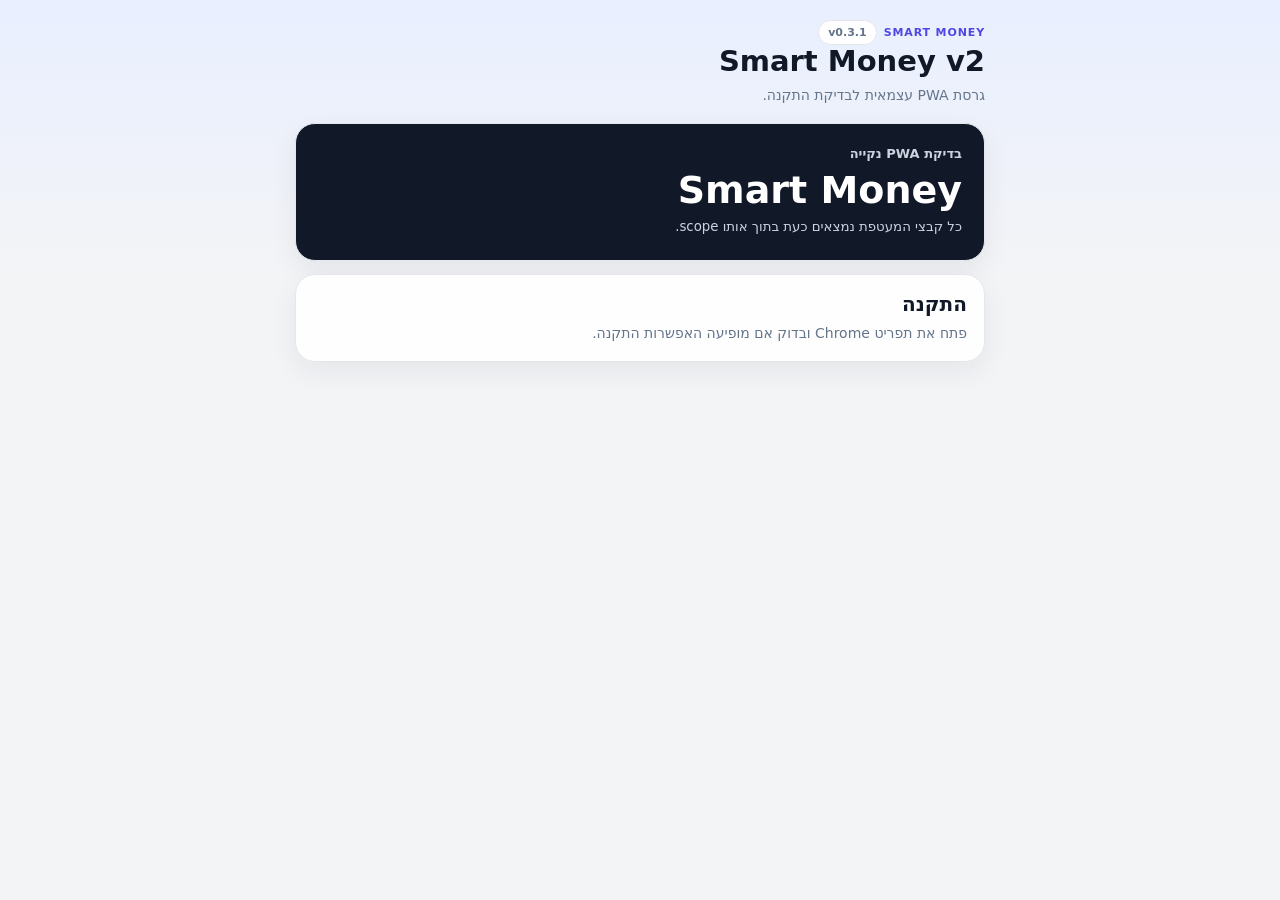
==== commit 234ad241: "Make v2 install test fully self-contained" ====
--- a/smart-money-v2/index.html
+++ b/smart-money-v2/index.html
@@ -1,14 +1 @@
-<!DOCTYPE html>
-<html lang="he" dir="rtl"><head><meta charset="UTF-8"><meta name="viewport" content="width=device-width,initial-scale=1,viewport-fit=cover"><meta name="theme-color" content="#111827" id="themeColorMeta"><title>Smart Money</title><link rel="manifest" href="manifest.json"><link rel="stylesheet" href="style.css"></head><body><main class="app-shell">
-<header class="topbar"><div><div class="brand-line"><p class="eyebrow">SMART MONEY</p><button id="versionBtn" class="version-btn" type="button">v0.3.1</button></div><h1 id="monthTitle">תכנון חודש הבא</h1><p class="sub">כמה נכנס, כמה יורד, כמה חוסכים וכמה נשאר.</p></div><button id="themeBtn" class="icon-btn" type="button">🌙</button></header>
-<section class="hero panel" id="heroCard"><div class="hero-label"><span>אפשר להעביר לחיסכון</span><span id="planStatus" class="status-pill">ממתין לנתונים</span></div><strong id="savingResult">₪0</strong><small id="savingMessage">הזן את הנתונים שלך למטה</small></section><section id="monthlyHealth" class="panel monthly-health"></section>
-<section class="summary-grid simple-summary"><article class="card"><span>יש לי עכשיו בעו״ש</span><strong id="availableTotal">₪0</strong></article><article class="card"><span>צפוי לרדת</span><strong id="expensesTotal">₪0</strong></article><article class="card accent-card"><span>יישאר לי בסוף</span><strong id="simpleFinalBank">₪0</strong></article></section>
-<div class="hidden"><strong id="currentSavingsTotal">₪0</strong><strong id="projectedSavingsTotal">₪0</strong><strong id="recommendedSavingTotal">₪0</strong><strong id="actualSavingTotal">₪0</strong></div>
-<section class="panel"><div class="section-head"><div><p class="eyebrow">הכסף שלי</p><h2>הנתונים לחודש</h2></div></div><div class="form-grid"><label>יתרה נוכחית בעו״ש<input id="currentBalance" type="number" min="0" step="0.01" inputmode="decimal"></label><label>משכורת צפויה<input id="salary" type="number" min="0" step="0.01" inputmode="decimal"></label><label>כמה יש לי כרגע בחיסכון<input id="currentSavings" type="number" min="0" step="0.01" inputmode="decimal"></label><label>כמה אני רוצה שיישאר בעו״ש<input id="targetBalance" type="number" min="0" step="0.01" inputmode="decimal"></label><label>כמה אני רוצה להעביר לחיסכון<input id="actualSaving" type="number" min="0" step="0.01" inputmode="decimal" placeholder="אם ריק — לפי ההמלצה"></label></div><div id="actualSavingHint" class="inline-note"></div></section>
-<section class="panel"><div class="section-head"><div><p class="eyebrow">תכנון הוצאות</p><h2>הוצאות צפויות</h2></div><div class="head-actions"><button id="addExpenseBtn" class="small-btn" type="button">+ הוצאה</button><button id="addRecurringBtn" class="small-btn recurring-action" type="button">+ חיוב קבוע</button></div></div><div id="expenseList" class="expense-list"></div><div class="expense-form"><input id="expenseName" placeholder="למשל: דלק"><input id="expenseAmount" type="number" min="0" step="0.01" inputmode="decimal" placeholder="סכום"><select id="expenseMethod"><option value="credit">אשראי</option><option value="debit">Debit</option><option value="bank">עו״ש / הוראת קבע</option></select><input id="expenseDay" type="number" min="1" max="31" inputmode="numeric" placeholder="יום חיוב, למשל 10"><label class="check-label"><input id="expenseRecurring" type="checkbox"><span>חיוב קבוע שחוזר כל חודש</span></label><div id="expenseModeHint" class="inline-note">הוצאה חד־פעמית לחודש המתוכנן.</div><button id="saveExpenseBtn" class="primary-btn" type="button">הוסף הוצאה</button><button id="cancelEditBtn" class="secondary-btn hidden" type="button">בטל עריכה</button></div><p class="privacy">✓ ליד הוצאה מסמן שהחיוב כבר ירד.</p></section>
-<section class="panel"><div class="section-head"><div><p class="eyebrow">פירוט הוצאות</p><h2>מאיפה הכסף יורד</h2></div></div><div class="breakdown"><div><span>אשראי</span><strong id="creditTotal">₪0</strong></div><div><span>Debit</span><strong id="debitTotal">₪0</strong></div><div><span>עו״ש</span><strong id="bankTotal">₪0</strong></div></div><p class="privacy" id="recurringTotalText"></p></section>
-<section class="panel"><div class="section-head"><div><p class="eyebrow">השוואה</p><h2>לעומת החודש הקודם</h2></div></div><div id="monthlyComparison" class="comparison-list"></div></section>
-<section class="panel"><div class="section-head"><div><p class="eyebrow">חודשים</p><h2>היסטוריה</h2></div><button id="newMonthBtn" class="primary-inline" type="button">חודש חדש</button></div><div id="historyList" class="history-list"></div><p class="privacy">חודש חדש שומר את החודש ומשאיר את החיובים הקבועים.</p></section>
-<section class="panel"><div class="section-head"><div><p class="eyebrow">התראות</p><h2>חיובים קרובים</h2></div><button id="notificationBtn" class="small-btn" type="button">אפשר התראות</button></div><div id="upcomingList" class="upcoming-list"></div></section>
-<section class="panel"><div class="section-head"><div><p class="eyebrow">גיבוי</p><h2>ייצוא ושחזור</h2></div></div><div class="action-grid"><button id="exportBtn" class="secondary-btn" type="button">ייצוא גיבוי</button><button id="importBtn" class="secondary-btn" type="button">שחזור מגיבוי</button><input id="importFile" type="file" accept="application/json,.json" class="hidden"></div></section><section class="panel utility-panel"><button id="resetBtn" class="danger-btn" type="button">איפוס כל הנתונים</button><p class="privacy">🔒 הנתונים נשמרים רק במכשיר הזה.</p></section><footer class="app-footer"><span>Smart Money</span></footer>
-</main><script src="../app.js"></script><script src="../recurring-fix.js"></script><script src="../v030-features.js"></script><script>function updateSimpleBank(){try{const s=JSON.parse(localStorage.getItem('smartMoneyMonthlyV2'))||{};const exp=(s.expenses||[]).reduce((a,e)=>a+(Number(e.amount)||0),0);const available=(Number(s.currentBalance)||0)+(Number(s.salary)||0);const target=Number(s.targetBalance)||0;const recommended=Math.max(0,available-exp-target);const saving=s.actualSaving==null?recommended:Number(s.actualSaving)||0;const final=available-exp-saving;document.getElementById('availableTotal').textContent=new Intl.NumberFormat('he-IL',{style:'currency',currency:'ILS',maximumFractionDigits:2}).format(available);document.getElementById('simpleFinalBank').textContent=new Intl.NumberFormat('he-IL',{style:'currency',currency:'ILS',maximumFractionDigits:2}).format(final)}catch{}}document.addEventListener('DOMContentLoaded',()=>setTimeout(updateSimpleBank,120));document.addEventListener('input',()=>setTimeout(updateSimpleBank,50));document.addEventListener('change',()=>setTimeout(updateSimpleBank,50));if('serviceWorker' in navigator){navigator.serviceWorker.register('./sw.js',{scope:'./'}).catch(console.error)}</script></body></html>+<!DOCTYPE html><html lang="he" dir="rtl"><head><meta charset="UTF-8"><meta name="viewport" content="width=device-width,initial-scale=1,viewport-fit=cover"><meta name="theme-color" content="#111827"><title>Smart Money</title><link rel="manifest" href="./manifest.json"><link rel="stylesheet" href="./style.css"></head><body><main class="app-shell"><header class="topbar"><div><div class="brand-line"><p class="eyebrow">SMART MONEY</p><button id="versionBtn" class="version-btn">v0.3.1</button></div><h1>Smart Money v2</h1><p class="sub">גרסת PWA עצמאית לבדיקת התקנה.</p></div></header><section class="hero panel"><div class="hero-label"><span>בדיקת PWA נקייה</span></div><strong>Smart Money</strong><small>כל קבצי המעטפת נמצאים כעת בתוך אותו scope.</small></section><section class="panel"><h2>התקנה</h2><p class="sub">פתח את תפריט Chrome ובדוק אם מופיעה האפשרות התקנה.</p></section></main><script>if('serviceWorker' in navigator){navigator.serviceWorker.register('./sw.js',{scope:'./'}).catch(console.error)}</script></body></html>
